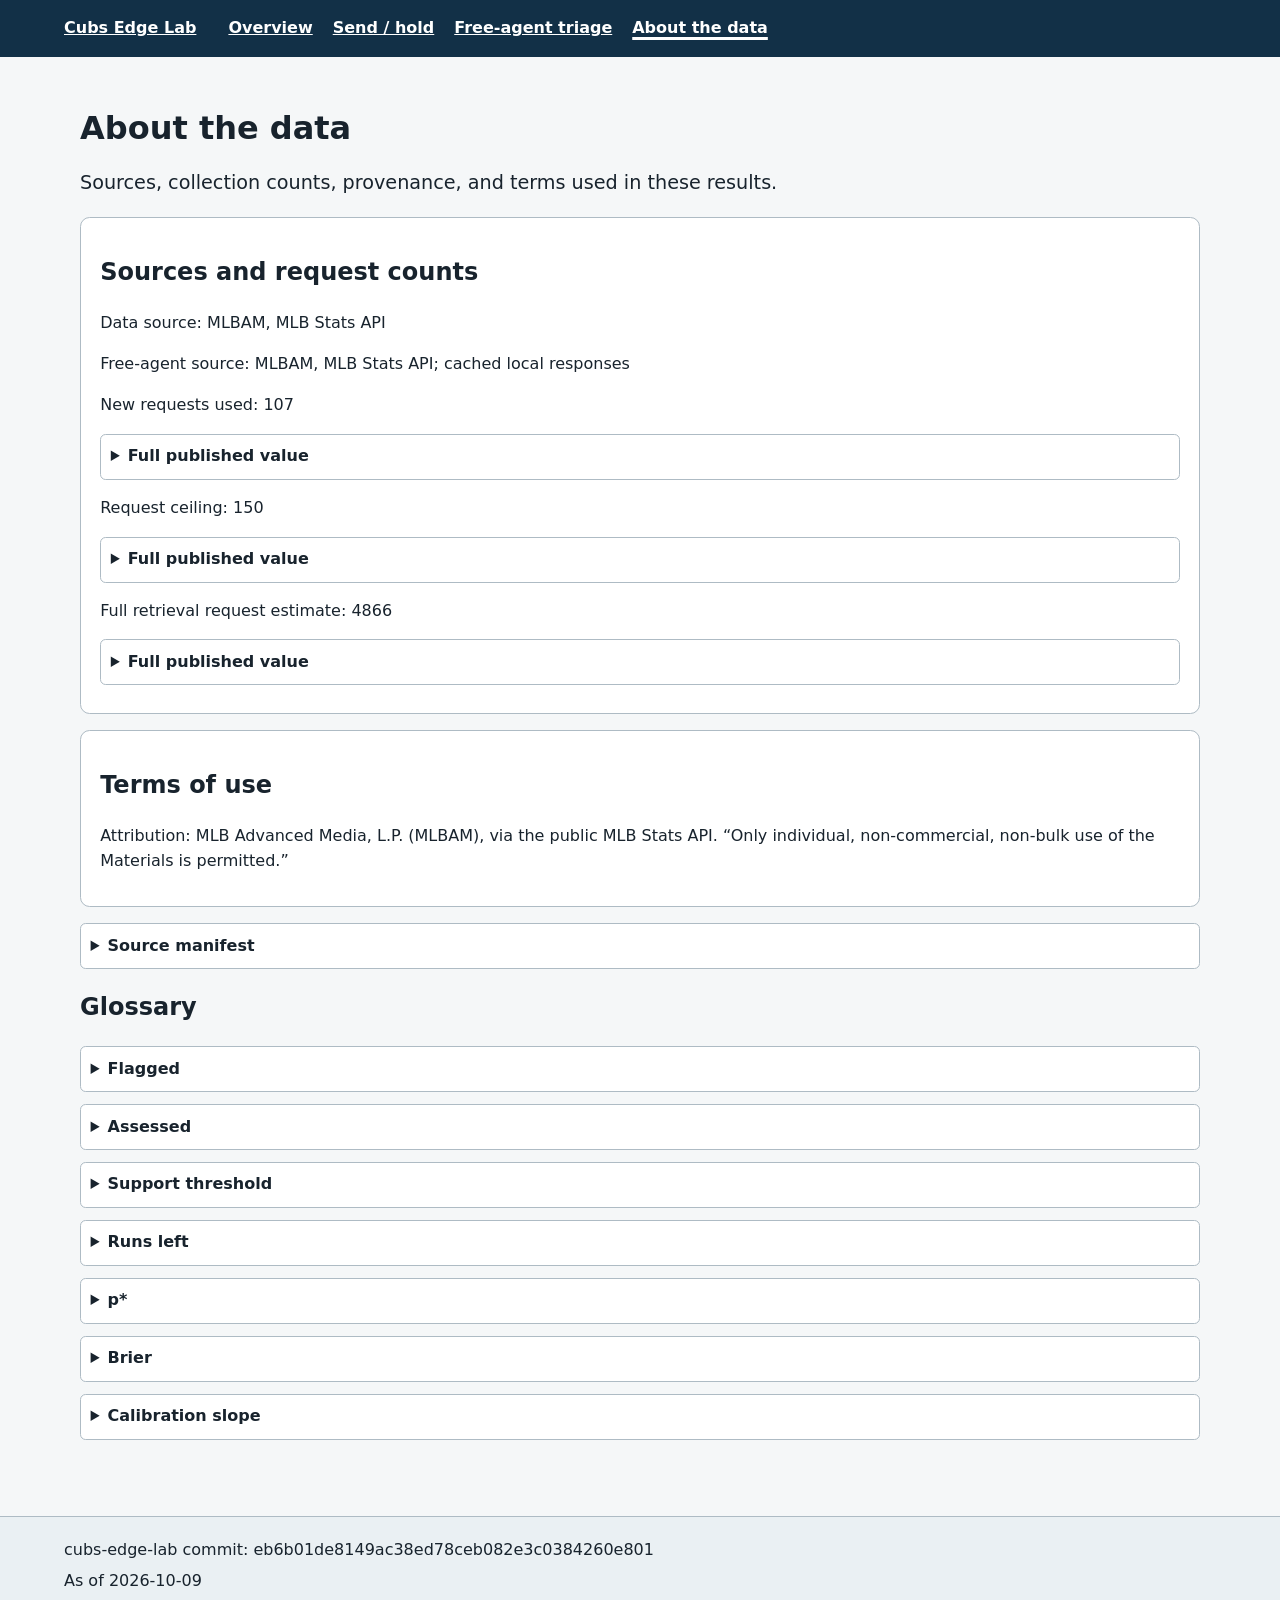
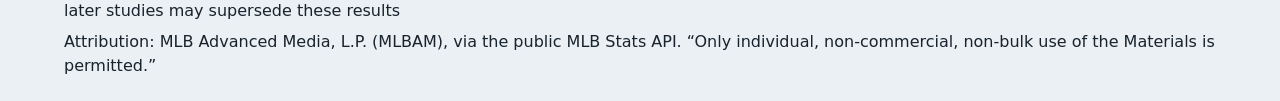
==== web/about.html @ c68d31d3 "feat(web): add static results explorer foundation (R004) A static, offline explorer for the publishe" ====
<!doctype html>
<html lang="en">
<head>
  <meta charset="utf-8"><meta name="viewport" content="width=device-width, initial-scale=1">
  <title>About the data | Cubs Edge Lab</title><link rel="stylesheet" href="style.css"><script type="module" src="app.js"></script>
</head>
<body data-page="about"><a class="skip-link" href="#main">Skip to content</a>
  <header class="site-header"><a href="index.html">Cubs Edge Lab</a><nav aria-label="Main navigation"><a href="index.html">Overview</a><a href="sendhold.html">Send / hold</a><a href="milbfa.html">Free-agent triage</a><a aria-current="page" href="about.html">About the data</a></nav></header>
  <main id="main"><h1>About the data</h1><p class="lede">Sources, collection counts, provenance, and terms used in these results.</p><div id="about" aria-live="polite"></div></main><footer id="footer"></footer>
</body></html>
---- web/style.css ----
:root { color-scheme: light; font-family: system-ui, sans-serif; color: #18232d; background: #f5f7f8; line-height: 1.55; }
* { box-sizing: border-box; }
body { margin: 0; overflow-wrap: anywhere; }
a { color: #075985; }
a:focus-visible, summary:focus-visible { outline: 3px solid #b45309; outline-offset: 3px; }
.skip-link { position: absolute; left: .5rem; top: 0; transform: translateY(-150%); background: white; color: #18232d; padding: .75rem; z-index: 2; }
.skip-link:focus { transform: none; }
.site-header { display: flex; flex-wrap: wrap; gap: 1rem 2rem; align-items: center; padding: 1rem max(1rem, calc((100% - 72rem)/2)); background: #123047; color: white; }
.site-header a { color: white; font-weight: 650; }
nav { display: flex; flex-wrap: wrap; gap: .5rem 1.25rem; }
nav [aria-current] { text-decoration-thickness: .18em; text-underline-offset: .25em; }
main { width: min(72rem, 100%); margin: 0 auto; padding: 2rem 1rem 4rem; }
h1 { line-height: 1.15; }
.lede { font-size: 1.2rem; max-width: 54rem; }
.card, .panel { border: 1px solid #aebbc4; border-radius: .6rem; background: white; padding: 1rem 1.2rem; margin: 1rem 0; }
.card h2 { margin-top: 0; }
.verdict { font-size: 1.2rem; font-weight: 750; }
.notice { background: #fff7e6; border-left: .35rem solid #9a5b00; padding: 1rem; }
.table-wrap { overflow-x: auto; max-width: 100%; }
table { border-collapse: collapse; width: 100%; }
th, td { border-bottom: 1px solid #c8d2d9; padding: .6rem; text-align: left; }
th { background: #eaf0f3; }
details { margin: .75rem 0; border: 1px solid #aebbc4; border-radius: .35rem; padding: .6rem; background: white; }
summary { cursor: pointer; font-weight: 650; }
li { overflow-wrap: anywhere; }
footer { border-top: 1px solid #aebbc4; background: #eaf0f3; padding: 1rem max(1rem, calc((100% - 72rem)/2)); }
footer p { margin: .35rem 0; }
@media (max-width: 36rem) { .site-header { align-items: flex-start; flex-direction: column; } main { padding-top: 1.25rem; } }
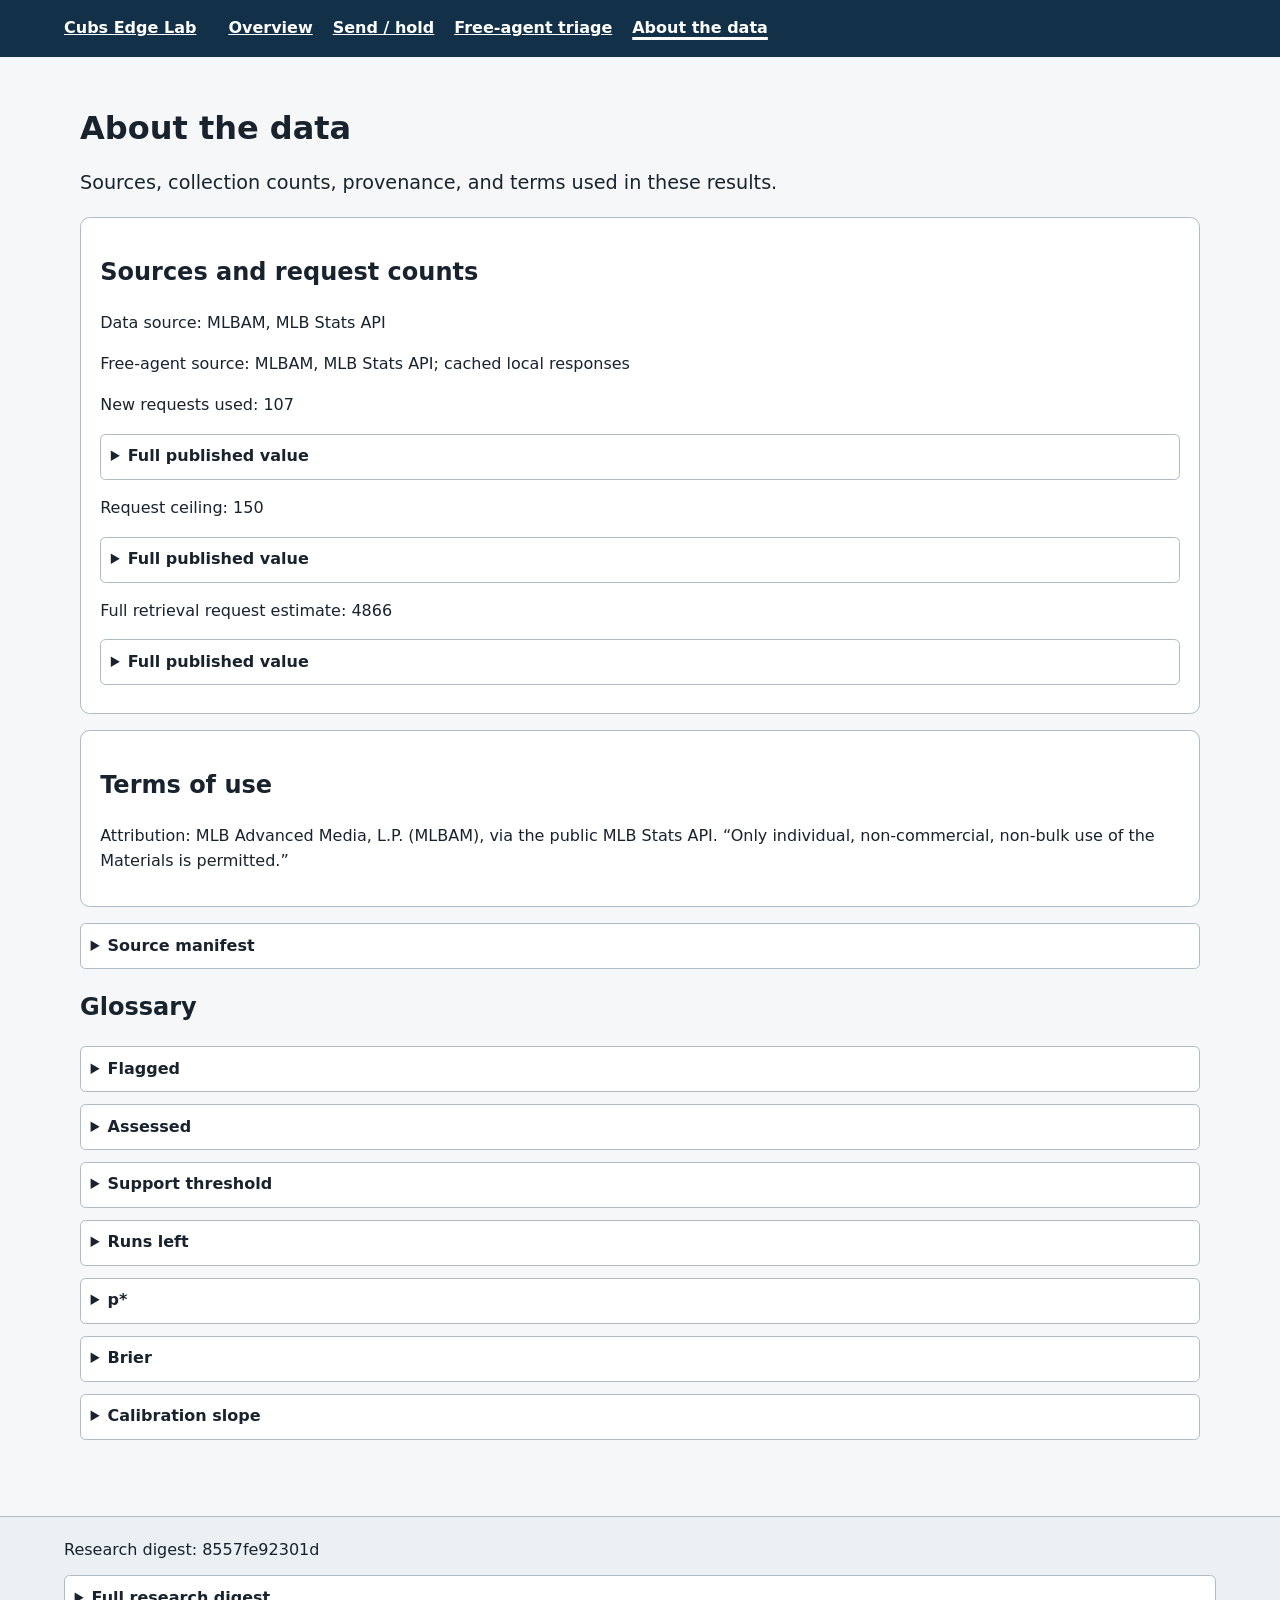
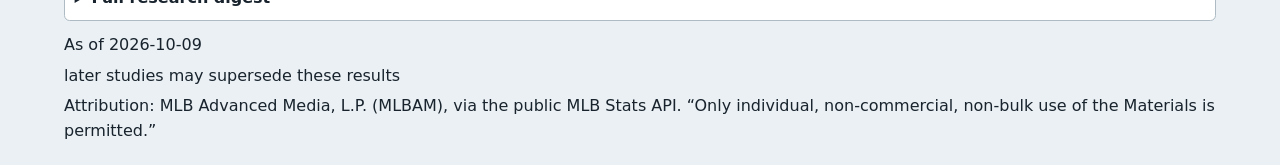
==== commit 6cd4a155: "fix(web): content-digest provenance, pointer split, accessibility tests (R004) - Provenance:   - man" ====
--- a/web/about.html
+++ b/web/about.html
@@ -6,5 +6,5 @@
 </head>
 <body data-page="about"><a class="skip-link" href="#main">Skip to content</a>
   <header class="site-header"><a href="index.html">Cubs Edge Lab</a><nav aria-label="Main navigation"><a href="index.html">Overview</a><a href="sendhold.html">Send / hold</a><a href="milbfa.html">Free-agent triage</a><a aria-current="page" href="about.html">About the data</a></nav></header>
-  <main id="main"><h1>About the data</h1><p class="lede">Sources, collection counts, provenance, and terms used in these results.</p><div id="about" aria-live="polite"></div></main><footer id="footer"></footer>
+  <main id="main" tabindex="-1"><h1>About the data</h1><p class="lede">Sources, collection counts, provenance, and terms used in these results.</p><div id="about" aria-live="polite"></div></main><footer id="footer"></footer>
 </body></html>
--- a/web/style.css
+++ b/web/style.css
@@ -2,13 +2,14 @@
 * { box-sizing: border-box; }
 body { margin: 0; overflow-wrap: anywhere; }
 a { color: #075985; }
-a:focus-visible, summary:focus-visible { outline: 3px solid #b45309; outline-offset: 3px; }
+a:focus-visible, summary:focus-visible, .table-wrap:focus-visible { outline: 3px solid #b45309; outline-offset: 3px; }
 .skip-link { position: absolute; left: .5rem; top: 0; transform: translateY(-150%); background: white; color: #18232d; padding: .75rem; z-index: 2; }
 .skip-link:focus { transform: none; }
 .site-header { display: flex; flex-wrap: wrap; gap: 1rem 2rem; align-items: center; padding: 1rem max(1rem, calc((100% - 72rem)/2)); background: #123047; color: white; }
 .site-header a { color: white; font-weight: 650; }
 nav { display: flex; flex-wrap: wrap; gap: .5rem 1.25rem; }
 nav [aria-current] { text-decoration-thickness: .18em; text-underline-offset: .25em; }
+main:focus { outline: none; }
 main { width: min(72rem, 100%); margin: 0 auto; padding: 2rem 1rem 4rem; }
 h1 { line-height: 1.15; }
 .lede { font-size: 1.2rem; max-width: 54rem; }
@@ -16,9 +17,16 @@
 .card h2 { margin-top: 0; }
 .verdict { font-size: 1.2rem; font-weight: 750; }
 .notice { background: #fff7e6; border-left: .35rem solid #9a5b00; padding: 1rem; }
-.table-wrap { overflow-x: auto; max-width: 100%; }
+.card, .panel, .table-wrap { max-width: 100%; min-width: 0; }
+.table-wrap { overflow-x: auto; width: 100%; }
+.decision-table-wrap { max-height: 32rem; overflow: auto; }
+table caption { caption-side: top; text-align: left; font-weight: 700; padding: .5rem 0; }
+.decision-table-wrap table { min-width: 62rem; }
+.ranking-table { min-width: 56rem; }
+.decision-caveat { font-weight: 700; }
+.brier-note { margin: .75rem 0 0; }
 table { border-collapse: collapse; width: 100%; }
-th, td { border-bottom: 1px solid #c8d2d9; padding: .6rem; text-align: left; }
+th, td { border-bottom: 1px solid #c8d2d9; padding: .6rem; text-align: left; overflow-wrap: anywhere; }
 th { background: #eaf0f3; }
 details { margin: .75rem 0; border: 1px solid #aebbc4; border-radius: .35rem; padding: .6rem; background: white; }
 summary { cursor: pointer; font-weight: 650; }
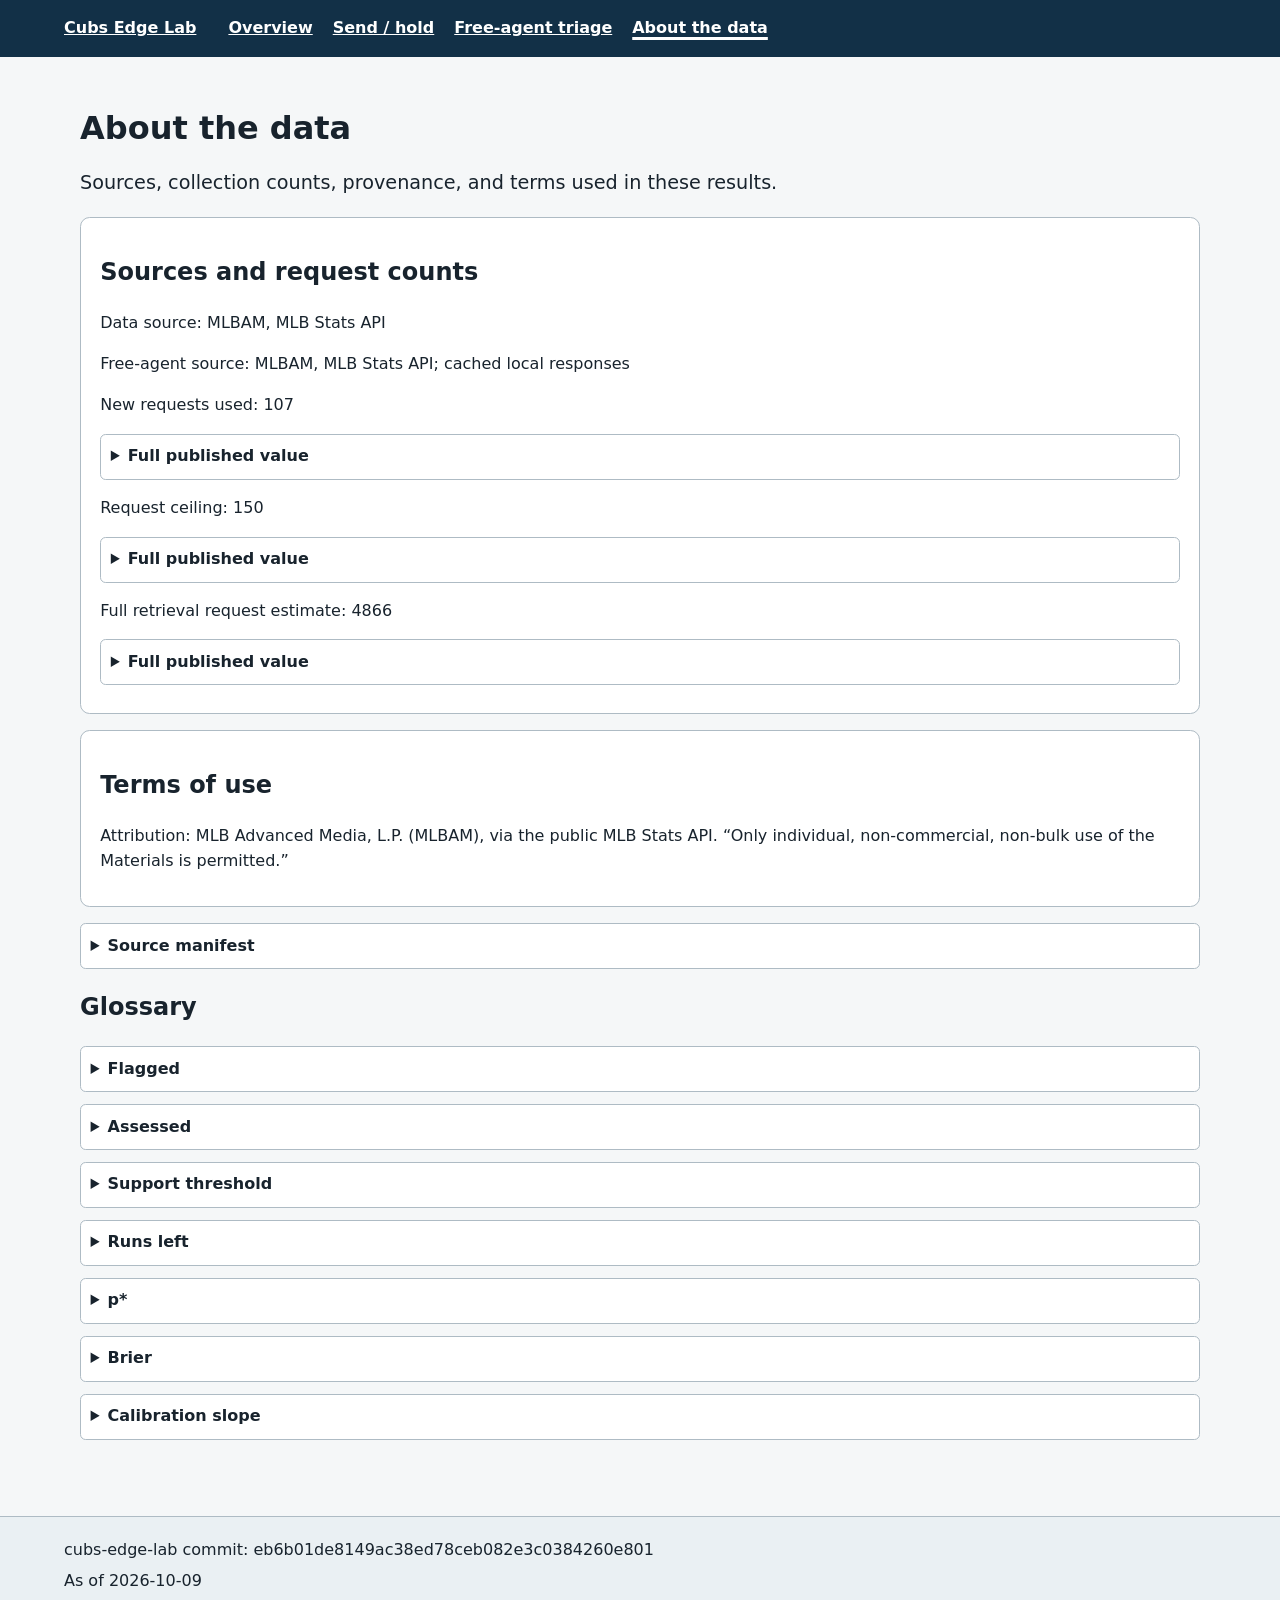
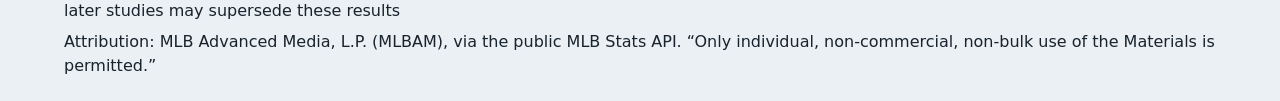
==== commit 39a5f954: "Merge pull request #11 from howlcipher/feat/explorer" ====
--- a/web/about.html
+++ b/web/about.html
@@ -6,5 +6,5 @@
 </head>
 <body data-page="about"><a class="skip-link" href="#main">Skip to content</a>
   <header class="site-header"><a href="index.html">Cubs Edge Lab</a><nav aria-label="Main navigation"><a href="index.html">Overview</a><a href="sendhold.html">Send / hold</a><a href="milbfa.html">Free-agent triage</a><a aria-current="page" href="about.html">About the data</a></nav></header>
-  <main id="main" tabindex="-1"><h1>About the data</h1><p class="lede">Sources, collection counts, provenance, and terms used in these results.</p><div id="about" aria-live="polite"></div></main><footer id="footer"></footer>
+  <main id="main"><h1>About the data</h1><p class="lede">Sources, collection counts, provenance, and terms used in these results.</p><div id="about" aria-live="polite"></div></main><footer id="footer"></footer>
 </body></html>
--- a/web/style.css
+++ b/web/style.css
@@ -2,14 +2,13 @@
 * { box-sizing: border-box; }
 body { margin: 0; overflow-wrap: anywhere; }
 a { color: #075985; }
-a:focus-visible, summary:focus-visible, .table-wrap:focus-visible { outline: 3px solid #b45309; outline-offset: 3px; }
+a:focus-visible, summary:focus-visible { outline: 3px solid #b45309; outline-offset: 3px; }
 .skip-link { position: absolute; left: .5rem; top: 0; transform: translateY(-150%); background: white; color: #18232d; padding: .75rem; z-index: 2; }
 .skip-link:focus { transform: none; }
 .site-header { display: flex; flex-wrap: wrap; gap: 1rem 2rem; align-items: center; padding: 1rem max(1rem, calc((100% - 72rem)/2)); background: #123047; color: white; }
 .site-header a { color: white; font-weight: 650; }
 nav { display: flex; flex-wrap: wrap; gap: .5rem 1.25rem; }
 nav [aria-current] { text-decoration-thickness: .18em; text-underline-offset: .25em; }
-main:focus { outline: none; }
 main { width: min(72rem, 100%); margin: 0 auto; padding: 2rem 1rem 4rem; }
 h1 { line-height: 1.15; }
 .lede { font-size: 1.2rem; max-width: 54rem; }
@@ -17,16 +16,9 @@
 .card h2 { margin-top: 0; }
 .verdict { font-size: 1.2rem; font-weight: 750; }
 .notice { background: #fff7e6; border-left: .35rem solid #9a5b00; padding: 1rem; }
-.card, .panel, .table-wrap { max-width: 100%; min-width: 0; }
-.table-wrap { overflow-x: auto; width: 100%; }
-.decision-table-wrap { max-height: 32rem; overflow: auto; }
-table caption { caption-side: top; text-align: left; font-weight: 700; padding: .5rem 0; }
-.decision-table-wrap table { min-width: 62rem; }
-.ranking-table { min-width: 56rem; }
-.decision-caveat { font-weight: 700; }
-.brier-note { margin: .75rem 0 0; }
+.table-wrap { overflow-x: auto; max-width: 100%; }
 table { border-collapse: collapse; width: 100%; }
-th, td { border-bottom: 1px solid #c8d2d9; padding: .6rem; text-align: left; overflow-wrap: anywhere; }
+th, td { border-bottom: 1px solid #c8d2d9; padding: .6rem; text-align: left; }
 th { background: #eaf0f3; }
 details { margin: .75rem 0; border: 1px solid #aebbc4; border-radius: .35rem; padding: .6rem; background: white; }
 summary { cursor: pointer; font-weight: 650; }
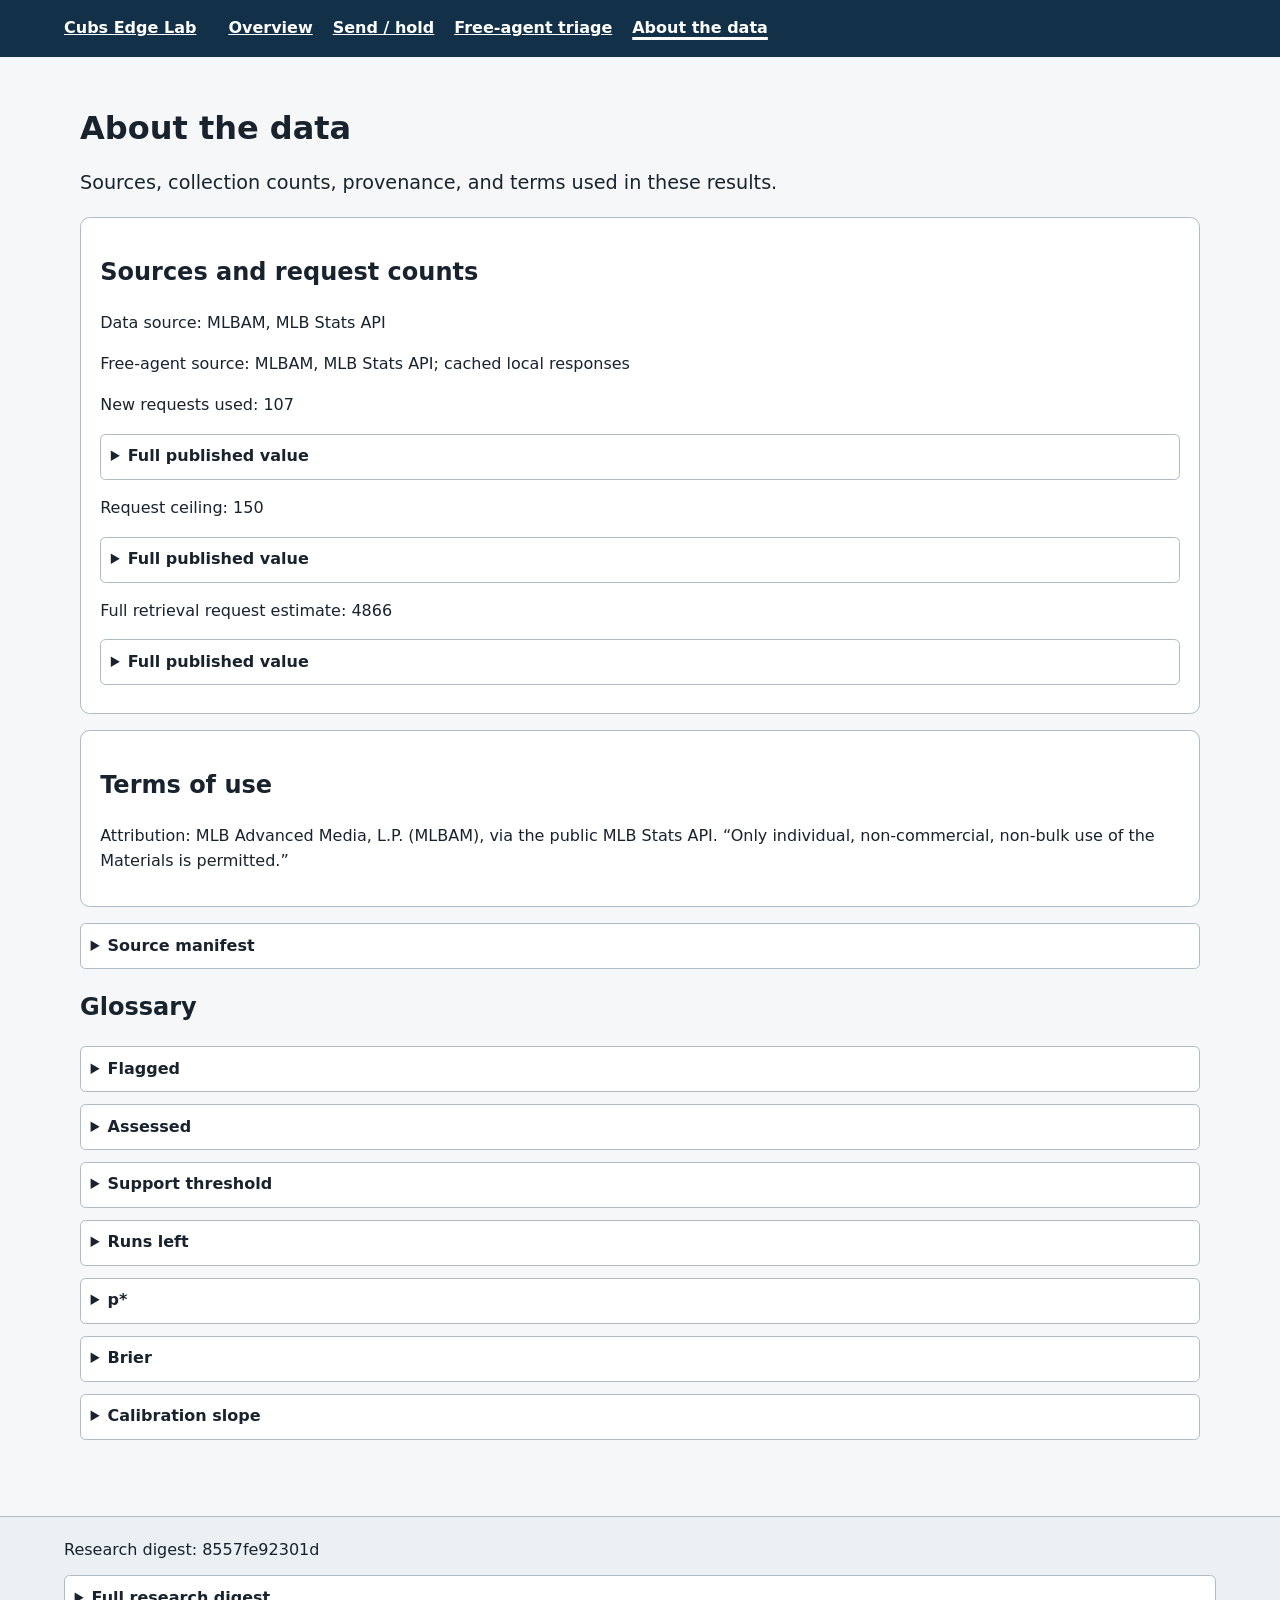
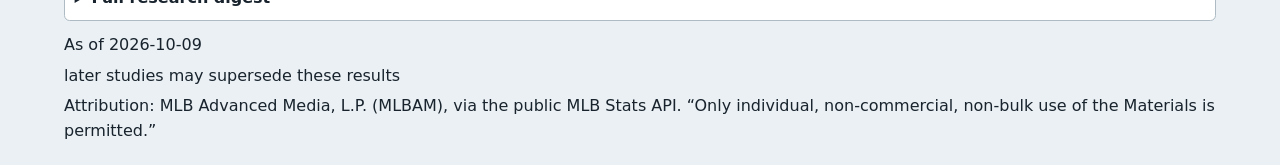
==== commit 4ff14e73: "Merge pull request #14 from howlcipher/feat/explorer-hardening" ====
--- a/web/about.html
+++ b/web/about.html
@@ -6,5 +6,5 @@
 </head>
 <body data-page="about"><a class="skip-link" href="#main">Skip to content</a>
   <header class="site-header"><a href="index.html">Cubs Edge Lab</a><nav aria-label="Main navigation"><a href="index.html">Overview</a><a href="sendhold.html">Send / hold</a><a href="milbfa.html">Free-agent triage</a><a aria-current="page" href="about.html">About the data</a></nav></header>
-  <main id="main"><h1>About the data</h1><p class="lede">Sources, collection counts, provenance, and terms used in these results.</p><div id="about" aria-live="polite"></div></main><footer id="footer"></footer>
+  <main id="main" tabindex="-1"><h1>About the data</h1><p class="lede">Sources, collection counts, provenance, and terms used in these results.</p><div id="about" aria-live="polite"></div></main><footer id="footer"></footer>
 </body></html>
--- a/web/style.css
+++ b/web/style.css
@@ -2,13 +2,14 @@
 * { box-sizing: border-box; }
 body { margin: 0; overflow-wrap: anywhere; }
 a { color: #075985; }
-a:focus-visible, summary:focus-visible { outline: 3px solid #b45309; outline-offset: 3px; }
+a:focus-visible, summary:focus-visible, .table-wrap:focus-visible { outline: 3px solid #b45309; outline-offset: 3px; }
 .skip-link { position: absolute; left: .5rem; top: 0; transform: translateY(-150%); background: white; color: #18232d; padding: .75rem; z-index: 2; }
 .skip-link:focus { transform: none; }
 .site-header { display: flex; flex-wrap: wrap; gap: 1rem 2rem; align-items: center; padding: 1rem max(1rem, calc((100% - 72rem)/2)); background: #123047; color: white; }
 .site-header a { color: white; font-weight: 650; }
 nav { display: flex; flex-wrap: wrap; gap: .5rem 1.25rem; }
 nav [aria-current] { text-decoration-thickness: .18em; text-underline-offset: .25em; }
+main:focus { outline: none; }
 main { width: min(72rem, 100%); margin: 0 auto; padding: 2rem 1rem 4rem; }
 h1 { line-height: 1.15; }
 .lede { font-size: 1.2rem; max-width: 54rem; }
@@ -16,9 +17,16 @@
 .card h2 { margin-top: 0; }
 .verdict { font-size: 1.2rem; font-weight: 750; }
 .notice { background: #fff7e6; border-left: .35rem solid #9a5b00; padding: 1rem; }
-.table-wrap { overflow-x: auto; max-width: 100%; }
+.card, .panel, .table-wrap { max-width: 100%; min-width: 0; }
+.table-wrap { overflow-x: auto; width: 100%; }
+.decision-table-wrap { max-height: 32rem; overflow: auto; }
+table caption { caption-side: top; text-align: left; font-weight: 700; padding: .5rem 0; }
+.decision-table-wrap table { min-width: 62rem; }
+.ranking-table { min-width: 56rem; }
+.decision-caveat { font-weight: 700; }
+.brier-note { margin: .75rem 0 0; }
 table { border-collapse: collapse; width: 100%; }
-th, td { border-bottom: 1px solid #c8d2d9; padding: .6rem; text-align: left; }
+th, td { border-bottom: 1px solid #c8d2d9; padding: .6rem; text-align: left; overflow-wrap: anywhere; }
 th { background: #eaf0f3; }
 details { margin: .75rem 0; border: 1px solid #aebbc4; border-radius: .35rem; padding: .6rem; background: white; }
 summary { cursor: pointer; font-weight: 650; }
